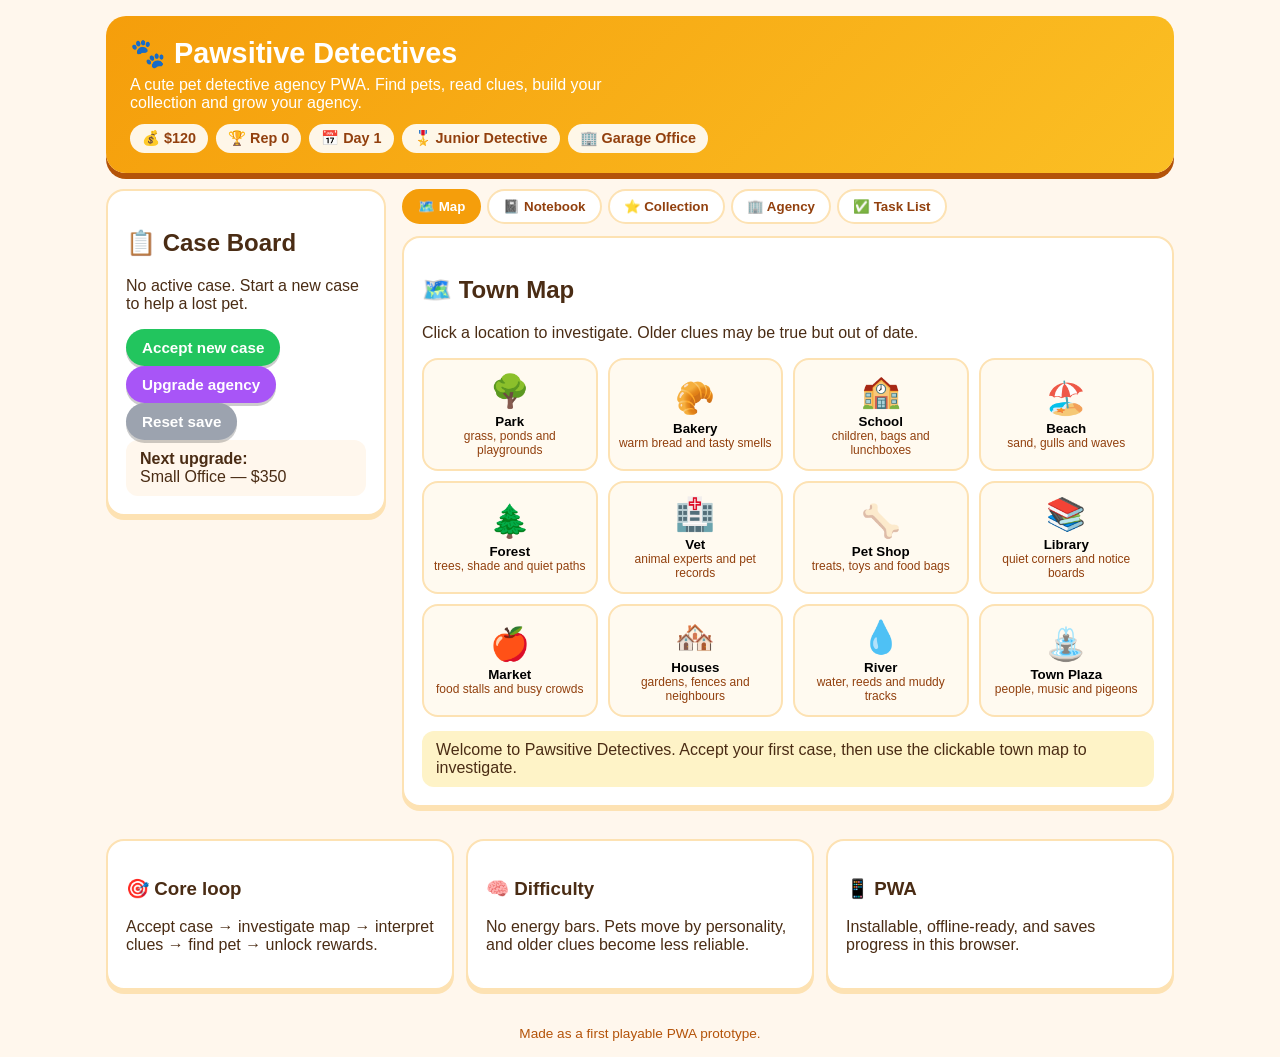
==== index.html @ b0a578c5 "Add Pawsitive Detectives PWA prototype A playable pet detective agency game: clickable town map, mov" ====
<!doctype html>
<html lang="en-GB">
<head>
  <meta charset="utf-8" />
  <meta name="viewport" content="width=device-width, initial-scale=1" />
  <meta name="theme-color" content="#f59e0b" />
  <meta name="description" content="Pawsitive Detectives: a cute offline pet detective agency game for kids." />
  <title>Pawsitive Detectives</title>
  <link rel="manifest" href="manifest.webmanifest" />
  <link rel="apple-touch-icon" href="icons/icon-192.png" />
  <link rel="stylesheet" href="styles.css" />
</head>
<body>
  <noscript>This game needs JavaScript enabled.</noscript>
  <div id="app"></div>
  <script src="app.js" defer></script>
</body>
</html>
---- styles.css ----
* {
  box-sizing: border-box;
}

body {
  margin: 0;
  font-family: 'Comic Sans MS', 'Segoe UI', Verdana, sans-serif;
  background: #fff7ed;
  color: #4a2c14;
}

.app {
  max-width: 1100px;
  margin: 0 auto;
  padding: 16px;
}

.hero {
  display: flex;
  flex-wrap: wrap;
  align-items: center;
  justify-content: space-between;
  gap: 12px;
  background: linear-gradient(135deg, #f59e0b, #fbbf24);
  color: #fff;
  border-radius: 20px;
  padding: 20px 24px;
  box-shadow: 0 6px 0 #b45309;
}

.hero h1 {
  margin: 0 0 6px;
  font-size: 1.8rem;
}

.hero p {
  margin: 0;
  max-width: 480px;
}

.stats {
  display: flex;
  flex-wrap: wrap;
  gap: 8px;
}

.pill {
  background: rgba(255, 255, 255, 0.9);
  color: #92400e;
  font-weight: bold;
  padding: 6px 12px;
  border-radius: 999px;
  font-size: 0.9rem;
  white-space: nowrap;
}

.layout {
  display: grid;
  grid-template-columns: 280px 1fr;
  gap: 16px;
  margin-top: 16px;
}

.card {
  background: #fff;
  border-radius: 18px;
  padding: 18px;
  margin-bottom: 16px;
  box-shadow: 0 4px 0 #fde2b3;
  border: 2px solid #fde2b3;
}

.case-card {
  height: fit-content;
}

.case-pet {
  background: #fff7ed;
  border-radius: 14px;
  padding: 12px;
  margin: 10px 0;
}

.pet-name {
  font-size: 1.3rem;
  font-weight: bold;
}

.pet-meta {
  color: #92400e;
  margin-bottom: 4px;
}

.safety {
  margin-top: 6px;
}

.actions {
  display: flex;
  flex-direction: column;
  gap: 8px;
  margin-top: 12px;
}

.btn {
  border: none;
  border-radius: 999px;
  padding: 10px 16px;
  font-weight: bold;
  font-size: 0.95rem;
  cursor: pointer;
  color: #fff;
  box-shadow: 0 3px 0 rgba(0, 0, 0, 0.2);
  transition: transform 0.05s ease;
}

.btn:active {
  transform: translateY(2px);
  box-shadow: none;
}

.btn.good { background: #22c55e; }
.btn.purple { background: #a855f7; }
.btn.blue { background: #3b82f6; }
.btn.secondary { background: #f97316; }
.btn.ghost { background: #9ca3af; }

.tabs {
  display: flex;
  flex-wrap: wrap;
  gap: 6px;
  margin-bottom: 12px;
}

.tab {
  border: 2px solid #fde2b3;
  background: #fff;
  border-radius: 999px;
  padding: 8px 14px;
  font-weight: bold;
  cursor: pointer;
  color: #92400e;
}

.tab.active {
  background: #f59e0b;
  color: #fff;
  border-color: #f59e0b;
}

.map-grid {
  display: grid;
  grid-template-columns: repeat(auto-fill, minmax(140px, 1fr));
  gap: 10px;
  margin: 14px 0;
}

.location {
  border: 2px solid #fde2b3;
  background: #fffaf0;
  border-radius: 16px;
  padding: 12px 8px;
  text-align: center;
  cursor: pointer;
}

.location:hover {
  border-color: #f59e0b;
  background: #fff1d6;
}

.location .emoji {
  font-size: 2rem;
}

.location .name {
  font-weight: bold;
  margin-top: 4px;
}

.location .hint {
  font-size: 0.75rem;
  color: #92400e;
}

.log {
  background: #fef3c7;
  border-radius: 12px;
  padding: 10px 14px;
  margin-top: 10px;
}

.list {
  display: flex;
  flex-direction: column;
  gap: 8px;
}

.item {
  background: #fff7ed;
  border-radius: 12px;
  padding: 10px 14px;
}

.collection-grid {
  display: grid;
  grid-template-columns: repeat(auto-fill, minmax(140px, 1fr));
  gap: 12px;
}

.pet-card {
  border: 2px solid #fde2b3;
  border-radius: 16px;
  padding: 12px;
  text-align: center;
  background: #fffaf0;
}

.pet-card .big {
  font-size: 2.4rem;
}

.task-list li {
  margin-bottom: 8px;
}

.grid-3 {
  display: grid;
  grid-template-columns: repeat(auto-fit, minmax(220px, 1fr));
  gap: 12px;
  margin-top: 16px;
}

.footer {
  text-align: center;
  color: #b45309;
  font-size: 0.85rem;
  margin-top: 20px;
}

@media (max-width: 720px) {
  .layout {
    grid-template-columns: 1fr;
  }
}
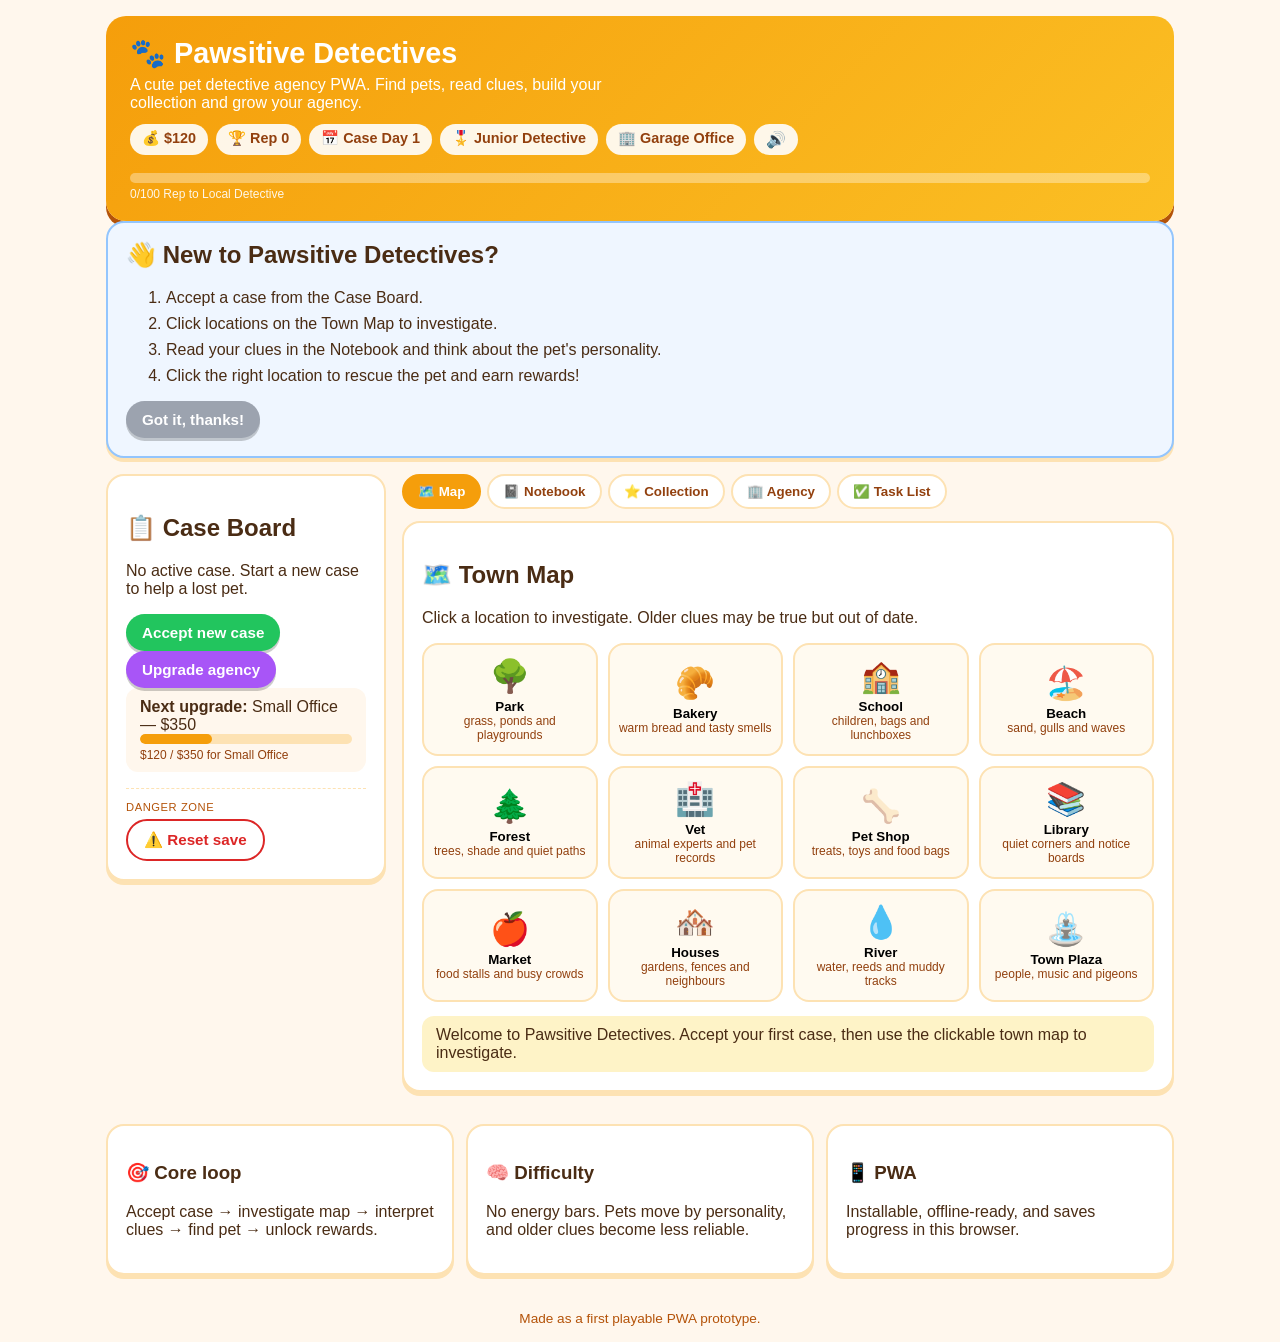
==== commit f6dafa75: "Wire up favicon from the provided pet_favicon.png asset Generates 32px and 64px favicon versions fro" ====
--- a/index.html
+++ b/index.html
@@ -8,6 +8,8 @@
   <title>Pawsitive Detectives</title>
   <link rel="manifest" href="manifest.webmanifest" />
   <link rel="apple-touch-icon" href="icons/icon-192.png" />
+  <link rel="icon" type="image/png" sizes="32x32" href="icons/favicon-32.png" />
+  <link rel="icon" type="image/png" sizes="64x64" href="icons/favicon-64.png" />
   <link rel="stylesheet" href="styles.css" />
 </head>
 <body>
--- a/styles.css
+++ b/styles.css
@@ -44,6 +44,43 @@
   gap: 8px;
 }
 
+.hero-progress-wrap {
+  flex-basis: 100%;
+  margin-top: 6px;
+}
+
+.progress-track {
+  background: #fde2b3;
+  border-radius: 999px;
+  height: 10px;
+  overflow: hidden;
+}
+
+.progress-fill {
+  height: 100%;
+  background: #f59e0b;
+  border-radius: 999px;
+  transition: width 0.3s ease;
+}
+
+.progress-caption {
+  font-size: 0.75rem;
+  color: #92400e;
+  margin-top: 4px;
+}
+
+.hero-progress-track {
+  background: rgba(255, 255, 255, 0.35);
+}
+
+.hero-progress-fill {
+  background: #fff;
+}
+
+.hero-progress-caption {
+  color: rgba(255, 255, 255, 0.9);
+}
+
 .pill {
   background: rgba(255, 255, 255, 0.9);
   color: #92400e;
@@ -52,6 +89,12 @@
   border-radius: 999px;
   font-size: 0.9rem;
   white-space: nowrap;
+}
+
+.pill.sound-toggle {
+  cursor: pointer;
+  border: none;
+  font: inherit;
 }
 
 .layout {
@@ -91,9 +134,51 @@
   margin-bottom: 4px;
 }
 
+.case-counter {
+  font-size: 0.9rem;
+  font-weight: normal;
+  color: #92400e;
+}
+
+.personality-tip {
+  font-size: 0.8rem;
+  color: #92400e;
+  background: #fef3c7;
+  border-radius: 10px;
+  padding: 6px 10px;
+  margin: 4px 0;
+}
+
+.owner-blurb {
+  font-size: 0.8rem;
+  color: #92400e;
+  font-style: italic;
+  margin-bottom: 4px;
+}
+
 .safety {
   margin-top: 6px;
 }
+
+.safety-hint {
+  font-size: 0.75rem;
+  color: #92400e;
+  margin-top: 2px;
+}
+
+.rarity-badge {
+  display: inline-block;
+  padding: 2px 8px;
+  border-radius: 999px;
+  font-size: 0.75rem;
+  font-weight: bold;
+  color: #fff;
+}
+
+.rarity-common { background: #9ca3af; }
+.rarity-rare { background: #3b82f6; }
+.rarity-epic { background: #a855f7; }
+.rarity-legendary { background: linear-gradient(135deg, #f59e0b, #eab308); }
 
 .actions {
   display: flex;
@@ -124,6 +209,34 @@
 .btn.blue { background: #3b82f6; }
 .btn.secondary { background: #f97316; }
 .btn.ghost { background: #9ca3af; }
+.btn.danger { background: #fff; color: #dc2626; border: 2px solid #dc2626; box-shadow: none; }
+
+.btn-inline {
+  display: inline-block;
+  padding: 4px 10px;
+  font-size: 0.8rem;
+  margin-left: 6px;
+  vertical-align: middle;
+}
+
+.actions-inline {
+  flex-direction: row;
+  flex-wrap: wrap;
+}
+
+.danger-zone {
+  margin-top: 16px;
+  padding-top: 12px;
+  border-top: 1px dashed #fde2b3;
+}
+
+.danger-zone-label {
+  font-size: 0.7rem;
+  text-transform: uppercase;
+  letter-spacing: 0.05em;
+  color: #b45309;
+  margin-bottom: 6px;
+}
 
 .tabs {
   display: flex;
@@ -146,6 +259,16 @@
   background: #f59e0b;
   color: #fff;
   border-color: #f59e0b;
+}
+
+.tab-dot {
+  display: inline-block;
+  width: 8px;
+  height: 8px;
+  border-radius: 999px;
+  background: #ef4444;
+  margin-left: 4px;
+  vertical-align: middle;
 }
 
 .map-grid {
@@ -169,6 +292,12 @@
   background: #fff1d6;
 }
 
+.location:active {
+  transform: translateY(2px);
+  border-color: #f59e0b;
+  background: #fff1d6;
+}
+
 .location .emoji {
   font-size: 2rem;
 }
@@ -182,6 +311,24 @@
   font-size: 0.75rem;
   color: #92400e;
 }
+
+.location.visited {
+  opacity: 0.55;
+  background: #f3f4f6;
+  border-color: #d1d5db;
+}
+
+.visited-badge {
+  font-size: 0.65rem;
+  font-weight: bold;
+  color: #16a34a;
+  margin-bottom: 2px;
+}
+
+.clue-fresh { border-left: 4px solid #16a34a; }
+.clue-stale { border-left: 4px solid #9ca3af; }
+.clue-rumour { border-left: 4px solid #a855f7; }
+.clue-deadend { border-left: 4px solid #d1d5db; color: #78716c; }
 
 .log {
   background: #fef3c7;
@@ -220,6 +367,30 @@
   font-size: 2.4rem;
 }
 
+.photo-grid {
+  display: flex;
+  flex-wrap: wrap;
+  gap: 8px;
+}
+
+.photo-chip {
+  background: #fef3c7;
+  border-radius: 10px;
+  padding: 8px 12px;
+  font-size: 0.85rem;
+}
+
+.companion-chip {
+  display: inline-block;
+  background: #f3e8ff;
+  color: #7e22ce;
+  border-radius: 999px;
+  padding: 4px 10px;
+  margin: 2px 4px 2px 0;
+  font-size: 0.85rem;
+  font-weight: bold;
+}
+
 .task-list li {
   margin-bottom: 8px;
 }
@@ -238,8 +409,221 @@
   margin-top: 20px;
 }
 
+.tutorial-tip {
+  border-color: #93c5fd;
+  background: #eff6ff;
+}
+
+.tutorial-tip h2 {
+  margin-top: 0;
+}
+
+.suggest-link {
+  font-size: 0.85rem;
+  color: #92400e;
+}
+
+.suggest-link a {
+  color: #92400e;
+}
+
 @media (max-width: 720px) {
   .layout {
     grid-template-columns: 1fr;
   }
 }
+
+.celebration-overlay {
+  position: fixed;
+  inset: 0;
+  background: rgba(74, 44, 20, 0.55);
+  display: flex;
+  align-items: center;
+  justify-content: center;
+  z-index: 1000;
+  padding: 16px;
+}
+
+.celebration-card {
+  background: #fff;
+  border-radius: 20px;
+  padding: 28px 24px;
+  max-width: 360px;
+  width: 100%;
+  text-align: center;
+  box-shadow: 0 10px 0 rgba(0, 0, 0, 0.15);
+  position: relative;
+  border-top: 6px solid #f59e0b;
+  animation: pop-in 0.25s ease;
+}
+
+.celebration-card.rarity-common { border-top-color: #9ca3af; }
+.celebration-card.rarity-rare { border-top-color: #3b82f6; }
+.celebration-card.rarity-epic { border-top-color: #a855f7; }
+.celebration-card.rarity-legendary { border-top-color: #eab308; }
+
+@keyframes pop-in {
+  from { transform: scale(0.7); opacity: 0; }
+  to { transform: scale(1); opacity: 1; }
+}
+
+.celebration-title {
+  font-size: 1.4rem;
+  font-weight: bold;
+  margin-bottom: 8px;
+}
+
+.celebration-pet {
+  font-size: 4rem;
+  margin-bottom: 8px;
+}
+
+.companion-note {
+  color: #a855f7;
+  font-weight: bold;
+}
+
+.celebration-rewards {
+  display: flex;
+  justify-content: center;
+  gap: 10px;
+  margin: 14px 0;
+}
+
+.reward-chip {
+  font-weight: bold;
+  padding: 8px 14px;
+  border-radius: 999px;
+  font-size: 1.1rem;
+}
+
+.reward-chip.money { background: #dcfce7; color: #15803d; }
+.reward-chip.rep { background: #fef3c7; color: #92400e; }
+
+.celebration-actions {
+  display: flex;
+  justify-content: center;
+  gap: 8px;
+  flex-wrap: wrap;
+}
+
+.confetti-field {
+  position: absolute;
+  inset: 0;
+  overflow: hidden;
+  pointer-events: none;
+  border-radius: 20px;
+}
+
+.confetti {
+  position: absolute;
+  top: -10%;
+  font-size: 1.4rem;
+  animation: confetti-fall 1.8s ease-in forwards;
+}
+
+@keyframes confetti-fall {
+  from { transform: translateY(0) rotate(0deg); opacity: 1; }
+  to { transform: translateY(420px) rotate(360deg); opacity: 0; }
+}
+
+.update-banner {
+  position: sticky;
+  top: 0;
+  z-index: 900;
+  background: #1d4ed8;
+  color: #fff;
+  display: flex;
+  align-items: center;
+  justify-content: center;
+  gap: 12px;
+  padding: 10px 16px;
+  font-weight: bold;
+  font-size: 0.9rem;
+}
+
+.btn:focus-visible,
+.tab:focus-visible,
+.location:focus-visible,
+.pill.sound-toggle:focus-visible {
+  outline: 3px solid #1d4ed8;
+  outline-offset: 2px;
+}
+
+@media (prefers-color-scheme: dark) {
+  body {
+    background: #1c1410;
+    color: #f3e8d8;
+  }
+
+  .card {
+    background: #2a1f18;
+    border-color: #4a3626;
+    box-shadow: 0 4px 0 #1c1410;
+  }
+
+  .case-pet,
+  .item,
+  .log,
+  .personality-tip,
+  .photo-chip {
+    background: #241a13;
+    color: #f3e8d8;
+  }
+
+  .pill {
+    background: rgba(0, 0, 0, 0.3);
+    color: #fde2b3;
+  }
+
+  .tab {
+    background: #2a1f18;
+    border-color: #4a3626;
+    color: #fde2b3;
+  }
+
+  .location {
+    background: #241a13;
+    border-color: #4a3626;
+  }
+
+  .location:hover,
+  .location:active {
+    background: #3a2a1c;
+    border-color: #f59e0b;
+  }
+
+  .location.visited {
+    background: #1c1410;
+    border-color: #3a2a1c;
+    opacity: 0.5;
+  }
+
+  .progress-track {
+    background: #4a3626;
+  }
+
+  .btn.danger {
+    background: #2a1f18;
+  }
+
+  .danger-zone {
+    border-top-color: #4a3626;
+  }
+
+  .tutorial-tip {
+    background: #16213a;
+    border-color: #2c4a7a;
+  }
+
+  .celebration-card {
+    background: #2a1f18;
+    color: #f3e8d8;
+  }
+
+  .footer,
+  .suggest-link,
+  .suggest-link a {
+    color: #d6a35c;
+  }
+}
